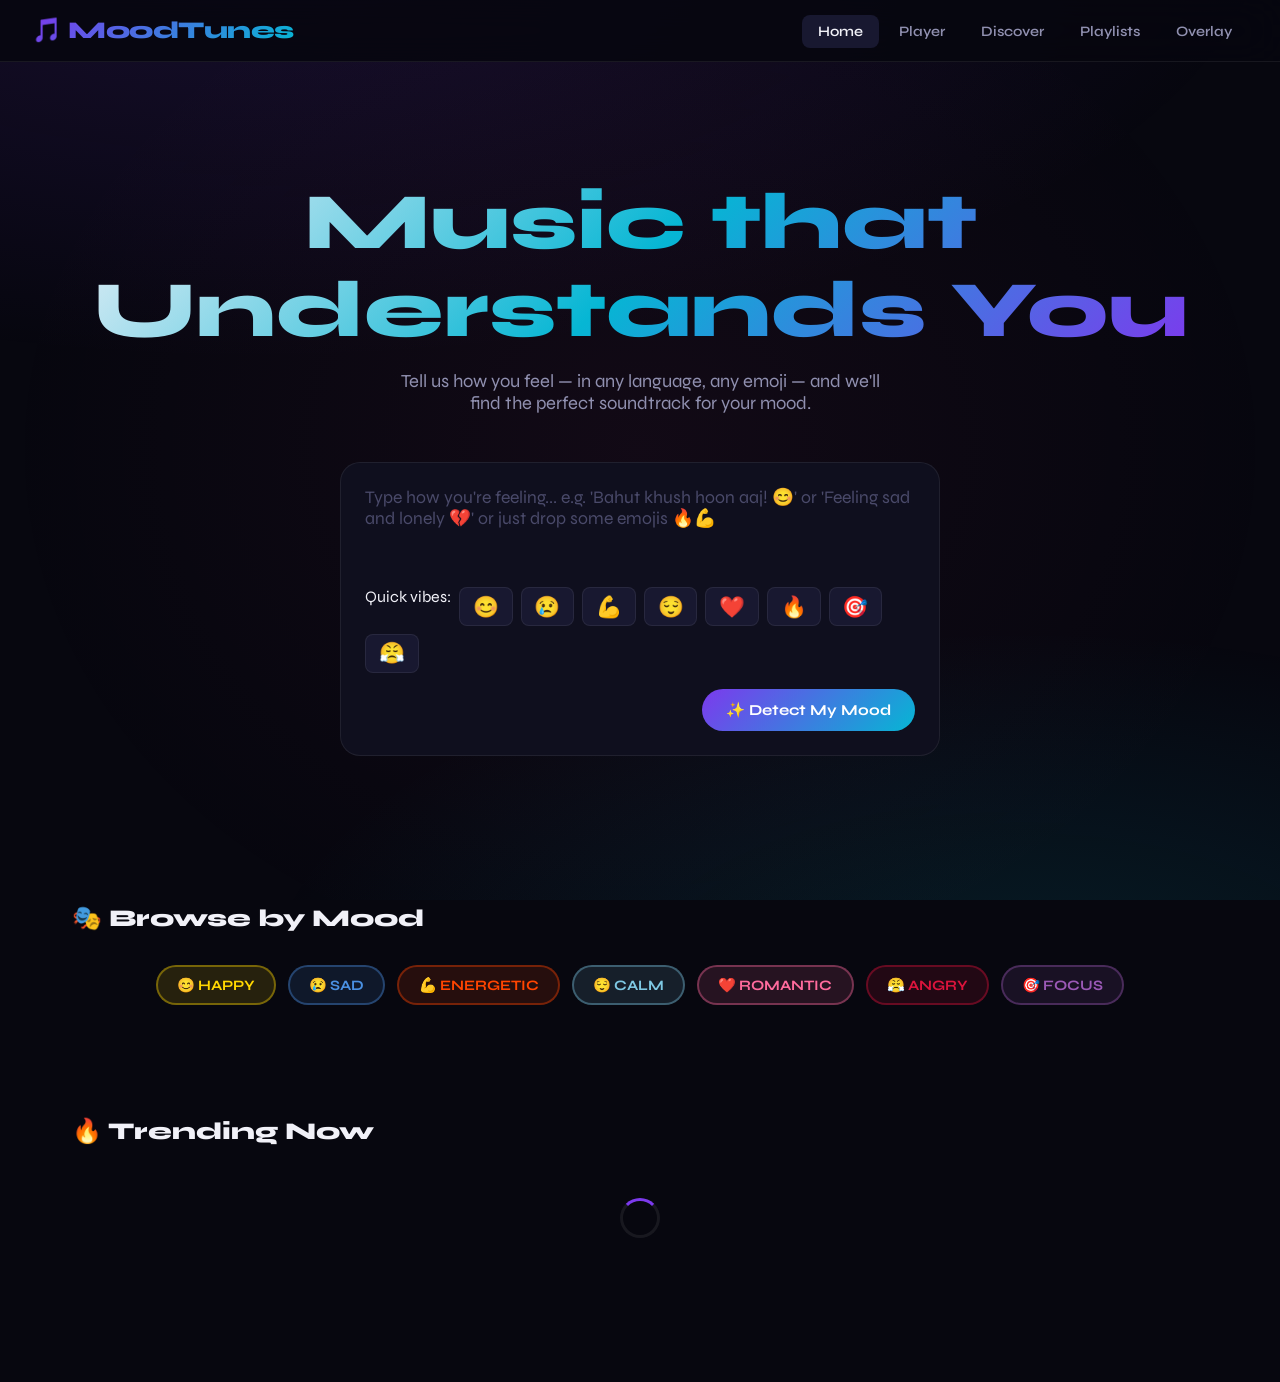
==== Frontend/index.html @ 9e2f243b "Add files via upload" ====
<!DOCTYPE html>
<html lang="en">
<head>
  <meta charset="UTF-8">
  <meta name="viewport" content="width=device-width, initial-scale=1.0">
  <title>MoodTunes — Feel the Music</title>
  <link rel="stylesheet" href="css/style.css">
  <link rel="preconnect" href="https://fonts.googleapis.com">
  <style>
    .hero {
      min-height: 90vh;
      display: flex; flex-direction: column;
      align-items: center; justify-content: center;
      text-align: center; padding: 2rem;
      position: relative; z-index: 1;
    }

    .hero-title {
      font-size: clamp(2.5rem, 7vw, 5rem);
      font-weight: 800;
      line-height: 1.1;
      background: linear-gradient(135deg, var(--text-primary) 0%, var(--accent-cyan) 50%, var(--accent-purple) 100%);
      -webkit-background-clip: text;
      -webkit-text-fill-color: transparent;
      background-clip: text;
      margin-bottom: 1rem;
    }

    .hero-sub {
      color: var(--text-secondary);
      font-size: 1.15rem;
      margin-bottom: 3rem;
      max-width: 500px;
    }

    .mood-input-area {
      width: 100%; max-width: 600px;
      background: var(--bg-card);
      border: 1px solid var(--border);
      border-radius: var(--radius-lg);
      padding: 1.5rem;
      transition: var(--transition);
    }

    .mood-input-area:focus-within {
      border-color: var(--accent-purple);
      box-shadow: 0 0 0 3px rgba(124,58,237,0.15);
    }

    .mood-textarea {
      width: 100%;
      background: transparent;
      border: none;
      outline: none;
      color: var(--text-primary);
      font-family: 'Syne', sans-serif;
      font-size: 1.1rem;
      resize: none;
      min-height: 80px;
    }

    .mood-textarea::placeholder { color: var(--text-muted); }

    .emoji-row {
      display: flex; gap: 0.5rem; margin-top: 1rem;
      flex-wrap: wrap;
    }

    .emoji-btn {
      background: var(--bg-hover);
      border: 1px solid var(--border);
      border-radius: 8px;
      padding: 0.4rem 0.8rem;
      font-size: 1.3rem;
      cursor: pointer;
      transition: var(--transition);
    }

    .emoji-btn:hover {
      transform: scale(1.2);
      border-color: var(--accent-purple);
    }

    .mood-result {
      display: none;
      flex-direction: column;
      align-items: center;
      gap: 1.5rem;
      margin-top: 3rem;
      padding: 2.5rem;
      max-width: 600px;
      width: 100%;
    }

    .mood-result.visible { display: flex; }

    .section-title {
      font-size: 1.5rem;
      font-weight: 800;
      margin-bottom: 1.25rem;
      display: flex; align-items: center; gap: 0.5rem;
    }

    .mood-moods-row {
      display: flex; gap: 0.75rem; flex-wrap: wrap;
      justify-content: center; margin-top: 2rem;
    }

    .mood-chip {
      padding: 0.6rem 1.2rem;
      border-radius: 50px;
      font-weight: 700;
      font-size: 0.9rem;
      cursor: pointer;
      border: 2px solid transparent;
      transition: var(--transition);
    }

    .mood-chip:hover { transform: scale(1.05); filter: brightness(1.2); }

    main { position: relative; z-index: 1; }
    .container { max-width: 1200px; margin: 0 auto; padding: 2rem; }
  </style>
</head>
<body>
  <div class="aurora"></div>

  <!-- Navbar -->
  <nav class="navbar">
    <div class="nav-logo">🎵 MoodTunes</div>
    <ul class="nav-links">
      <li><a href="index.html">Home</a></li>
      <li><a href="player.html">Player</a></li>
      <li><a href="discover.html">Discover</a></li>
      <li><a href="playlists.html">Playlists</a></li>
      <li><a href="overlay.html">Overlay</a></li>
    </ul>
  </nav>

  <main>
    <!-- Hero Section -->
    <section class="hero">
      <h1 class="hero-title fade-up">Music that<br>Understands You</h1>
      <p class="hero-sub fade-up-delay">Tell us how you feel — in any language, any emoji — and we'll find the perfect soundtrack for your mood.</p>

      <!-- Mood Input -->
      <div class="mood-input-area fade-up-delay">
        <textarea class="mood-textarea" id="moodText"
          placeholder="Type how you're feeling... e.g. 'Bahut khush hoon aaj! 😊' or 'Feeling sad and lonely 💔' or just drop some emojis 🔥💪"></textarea>

        <div class="emoji-row">
          <span>Quick vibes:</span>
          <button class="emoji-btn" onclick="addEmoji('😊')">😊</button>
          <button class="emoji-btn" onclick="addEmoji('😢')">😢</button>
          <button class="emoji-btn" onclick="addEmoji('💪')">💪</button>
          <button class="emoji-btn" onclick="addEmoji('😌')">😌</button>
          <button class="emoji-btn" onclick="addEmoji('❤️')">❤️</button>
          <button class="emoji-btn" onclick="addEmoji('🔥')">🔥</button>
          <button class="emoji-btn" onclick="addEmoji('🎯')">🎯</button>
          <button class="emoji-btn" onclick="addEmoji('😤')">😤</button>
        </div>

        <div style="display:flex; justify-content:flex-end; margin-top:1rem;">
          <button class="btn btn-primary" onclick="handleDetect()" id="detectBtn">
            ✨ Detect My Mood
          </button>
        </div>
      </div>

      <!-- Mood Result -->
      <div class="mood-result glass" id="moodResult">
        <div class="mood-orb" id="moodOrb">❓</div>
        <div>
          <div id="moodName" style="font-size:2rem; font-weight:800; text-align:center;"></div>
          <div id="moodDesc" style="color:var(--text-secondary); text-align:center; margin-top:0.5rem;"></div>
        </div>
        <div style="display:flex; gap:1rem;">
          <button class="btn btn-primary" onclick="loadMoodSongs()">🎵 Play Songs</button>
          <button class="btn btn-ghost" onclick="goToDiscover()">🔍 Discover More</button>
        </div>
      </div>
    </section>

    <!-- Browse by Mood -->
    <section class="container">
      <div class="section-title">🎭 Browse by Mood</div>
      <div class="mood-moods-row" id="moodChips"></div>
    </section>

    <!-- Trending Songs -->
    <section class="container" style="margin-top:3rem;">
      <div class="section-title">🔥 Trending Now</div>
      <div class="songs-grid" id="trendingGrid">
        <div style="grid-column:1/-1; display:flex; justify-content:center; padding:2rem;">
          <div class="spinner"></div>
        </div>
      </div>
    </section>

    <div style="height: 80px;"></div>
  </main>

  <script src="js/app.js"></script>
  <script>
    let currentMood = null;
    let moodSongs = [];

    // Render mood chips
    const moodChipsEl = document.getElementById('moodChips');
    Object.entries(MOOD_META).forEach(([mood, meta]) => {
      const chip = document.createElement('div');
      chip.className = 'mood-chip';
      chip.style.background = meta.color + '20';
      chip.style.color = meta.color;
      chip.style.borderColor = meta.color + '60';
      chip.textContent = meta.emoji + ' ' + mood;
      chip.addEventListener('click', () => loadSongsByMood(mood));
      moodChipsEl.appendChild(chip);
    });

    // Load trending on startup
    window.addEventListener('DOMContentLoaded', async () => {
      const songs = await getTrendingSongs();
      renderGrid(songs, document.getElementById('trendingGrid'));
    });

    function renderGrid(songs, container) {
      container.innerHTML = '';
      if (!songs.length) {
        container.innerHTML = '<p style="color:var(--text-muted)">No songs found.</p>';
        return;
      }
      songs.forEach((song, i) => {
        const card = renderSongCard(song, (s) => {
          playInPlayer(s, songs);
        });
        card.style.animationDelay = `${i * 0.05}s`;
        container.appendChild(card);
      });
    }

    async function handleDetect() {
      const text = document.getElementById('moodText').value.trim();
      if (!text) { showToast('Please tell us how you feel! 🎵', 'error'); return; }

      const btn = document.getElementById('detectBtn');
      btn.textContent = '🔍 Detecting...';
      btn.disabled = true;

      const result = await detectMood(text);
      currentMood = result.mood;

      // Update orb
      const orb = document.getElementById('moodOrb');
      const meta = MOOD_META[result.mood] || MOOD_META.HAPPY;
      orb.textContent = result.moodEmoji;
      orb.style.background = meta.gradient;
      orb.style.color = result.moodColor;
      orb.style.boxShadow = `0 0 40px ${result.moodColor}60`;

      document.getElementById('moodName').textContent = result.mood;
      document.getElementById('moodName').style.color = result.moodColor;
      document.getElementById('moodDesc').textContent = result.description;

      const moodResult = document.getElementById('moodResult');
      moodResult.classList.add('visible');
      moodResult.scrollIntoView({ behavior: 'smooth', block: 'nearest' });

      btn.textContent = '✨ Detect My Mood';
      btn.disabled = false;
    }

    async function loadMoodSongs() {
      if (!currentMood) return;
      const songs = await getSongsByMood(currentMood);
      moodSongs = songs;
      if (songs.length > 0) playInPlayer(songs[0], songs);
    }

    async function loadSongsByMood(mood) {
      const songs = await getSongsByMood(mood);
      renderGrid(songs, document.getElementById('trendingGrid'));
      document.getElementById('trendingGrid').scrollIntoView({ behavior: 'smooth' });
    }

    function addEmoji(emoji) {
      document.getElementById('moodText').value += emoji;
    }

    function goToDiscover() {
      if (currentMood) localStorage.setItem('moodtunes_discover_mood', currentMood);
      window.location.href = 'discover.html';
    }
  </script>
</body>
</html>
---- Frontend/css/style.css ----
/* ─── Google Fonts ─── */
@import url('https://fonts.googleapis.com/css2?family=Syne:wght@400;600;700;800&family=Space+Mono:ital,wght@0,400;0,700;1,400&display=swap');

/* ─── CSS Variables ─── */
:root {
  --bg-base: #07070f;
  --bg-card: #0f0f1e;
  --bg-hover: #181830;
  --border: rgba(255,255,255,0.07);

  --accent-purple: #7c3aed;
  --accent-cyan: #06b6d4;
  --accent-pink: #ec4899;

  --text-primary: #f1f1f8;
  --text-secondary: #9090b0;
  --text-muted: #4a4a6a;

  --radius: 12px;
  --radius-lg: 20px;
  --transition: all 0.25s cubic-bezier(0.4, 0, 0.2, 1);

  /* Mood Colors */
  --mood-happy:     #FFD700;
  --mood-sad:       #4A90E2;
  --mood-energetic: #FF4500;
  --mood-calm:      #7EC8E3;
  --mood-romantic:  #FF6B9D;
  --mood-angry:     #DC143C;
  --mood-focus:     #9B59B6;
}

* { margin: 0; padding: 0; box-sizing: border-box; }

html { scroll-behavior: smooth; }

body {
  font-family: 'Syne', sans-serif;
  background: var(--bg-base);
  color: var(--text-primary);
  min-height: 100vh;
  overflow-x: hidden;
}

/* ─── Aurora Background ─── */
.aurora {
  position: fixed; inset: 0;
  background:
    radial-gradient(ellipse 80% 50% at 20% -10%, rgba(124,58,237,0.15), transparent),
    radial-gradient(ellipse 60% 40% at 80% 110%, rgba(6,182,212,0.12), transparent),
    radial-gradient(ellipse 50% 60% at 50% 50%, rgba(236,72,153,0.05), transparent);
  pointer-events: none;
  z-index: 0;
}

/* ─── Navbar ─── */
.navbar {
  position: sticky; top: 0; z-index: 100;
  display: flex; align-items: center; justify-content: space-between;
  padding: 1rem 2rem;
  background: rgba(7,7,15,0.85);
  backdrop-filter: blur(20px);
  border-bottom: 1px solid var(--border);
}

.nav-logo {
  font-size: 1.5rem;
  font-weight: 800;
  background: linear-gradient(135deg, var(--accent-purple), var(--accent-cyan));
  -webkit-background-clip: text;
  -webkit-text-fill-color: transparent;
  background-clip: text;
  letter-spacing: -0.5px;
}

.nav-links {
  display: flex; gap: 0.25rem;
  list-style: none;
}

.nav-links a {
  color: var(--text-secondary);
  text-decoration: none;
  padding: 0.5rem 1rem;
  border-radius: 8px;
  font-size: 0.9rem;
  font-weight: 600;
  transition: var(--transition);
}

.nav-links a:hover, .nav-links a.active {
  color: var(--text-primary);
  background: var(--bg-hover);
}

/* ─── Glass Card ─── */
.glass {
  background: rgba(15, 15, 30, 0.7);
  backdrop-filter: blur(20px);
  border: 1px solid var(--border);
  border-radius: var(--radius-lg);
}

/* ─── Buttons ─── */
.btn {
  display: inline-flex; align-items: center; gap: 0.5rem;
  padding: 0.75rem 1.5rem;
  border: none; border-radius: 50px;
  font-family: 'Syne', sans-serif;
  font-weight: 700; font-size: 0.95rem;
  cursor: pointer;
  transition: var(--transition);
}

.btn-primary {
  background: linear-gradient(135deg, var(--accent-purple), var(--accent-cyan));
  color: white;
}

.btn-primary:hover {
  transform: translateY(-2px);
  box-shadow: 0 8px 25px rgba(124,58,237,0.4);
}

.btn-ghost {
  background: transparent;
  color: var(--text-secondary);
  border: 1px solid var(--border);
}

.btn-ghost:hover {
  color: var(--text-primary);
  border-color: var(--accent-purple);
  background: rgba(124,58,237,0.1);
}

/* ─── Song Card ─── */
.song-card {
  background: var(--bg-card);
  border: 1px solid var(--border);
  border-radius: var(--radius);
  padding: 1rem;
  cursor: pointer;
  transition: var(--transition);
  position: relative;
  overflow: hidden;
}

.song-card::before {
  content: '';
  position: absolute; inset: 0;
  background: linear-gradient(135deg, rgba(124,58,237,0.05), rgba(6,182,212,0.05));
  opacity: 0;
  transition: var(--transition);
}

.song-card:hover {
  transform: translateY(-4px);
  border-color: rgba(124,58,237,0.4);
  box-shadow: 0 12px 40px rgba(124,58,237,0.15);
}

.song-card:hover::before { opacity: 1; }

.song-card img {
  width: 100%; aspect-ratio: 1;
  border-radius: 8px;
  object-fit: cover;
  margin-bottom: 0.75rem;
}

.song-card .song-title {
  font-weight: 700; font-size: 0.95rem;
  white-space: nowrap; overflow: hidden; text-overflow: ellipsis;
}

.song-card .song-artist {
  color: var(--text-secondary);
  font-size: 0.8rem;
  margin-top: 0.2rem;
}

.song-card .mood-badge {
  display: inline-block;
  font-size: 0.7rem;
  font-weight: 700;
  padding: 0.2rem 0.6rem;
  border-radius: 50px;
  margin-top: 0.5rem;
  text-transform: uppercase;
  letter-spacing: 0.5px;
}

/* ─── Mood Orb ─── */
.mood-orb {
  width: 120px; height: 120px;
  border-radius: 50%;
  display: flex; align-items: center; justify-content: center;
  font-size: 3rem;
  transition: all 0.6s cubic-bezier(0.4, 0, 0.2, 1);
  position: relative;
  animation: orbPulse 3s ease-in-out infinite;
}

@keyframes orbPulse {
  0%, 100% { box-shadow: 0 0 30px currentColor; transform: scale(1); }
  50% { box-shadow: 0 0 60px currentColor; transform: scale(1.05); }
}

/* ─── Progress Bar ─── */
.progress-bar {
  width: 100%; height: 4px;
  background: var(--bg-hover);
  border-radius: 2px;
  cursor: pointer;
  position: relative;
}

.progress-fill {
  height: 100%;
  background: linear-gradient(90deg, var(--accent-purple), var(--accent-cyan));
  border-radius: 2px;
  transition: width 0.1s linear;
  position: relative;
}

.progress-fill::after {
  content: '';
  position: absolute; right: -6px; top: -4px;
  width: 12px; height: 12px;
  background: white;
  border-radius: 50%;
  box-shadow: 0 0 8px rgba(255,255,255,0.5);
}

/* ─── Lyrics ─── */
.lyrics-container {
  font-family: 'Space Mono', monospace;
  line-height: 1.9;
  font-size: 0.9rem;
  color: var(--text-secondary);
  white-space: pre-wrap;
  overflow-y: auto;
  max-height: 400px;
  scrollbar-width: thin;
  scrollbar-color: var(--accent-purple) transparent;
}

.lyrics-line { transition: var(--transition); padding: 0.1rem 0; }
.lyrics-line.active {
  color: var(--text-primary);
  font-weight: 700;
  font-size: 1rem;
  text-shadow: 0 0 20px var(--accent-purple);
}

/* ─── Grid ─── */
.songs-grid {
  display: grid;
  grid-template-columns: repeat(auto-fill, minmax(180px, 1fr));
  gap: 1rem;
}

/* ─── Scrollbar ─── */
::-webkit-scrollbar { width: 6px; }
::-webkit-scrollbar-track { background: transparent; }
::-webkit-scrollbar-thumb {
  background: var(--accent-purple);
  border-radius: 3px;
}

/* ─── Animations ─── */
@keyframes fadeUp {
  from { opacity: 0; transform: translateY(20px); }
  to { opacity: 1; transform: translateY(0); }
}

.fade-up { animation: fadeUp 0.5s ease forwards; }
.fade-up-delay { animation: fadeUp 0.5s ease 0.2s forwards; opacity: 0; }

/* ─── Loading Spinner ─── */
.spinner {
  width: 40px; height: 40px;
  border: 3px solid var(--border);
  border-top-color: var(--accent-purple);
  border-radius: 50%;
  animation: spin 0.8s linear infinite;
}

@keyframes spin { to { transform: rotate(360deg); } }

/* ─── Now Playing Bar (bottom) ─── */
.now-playing-bar {
  position: fixed; bottom: 0; left: 0; right: 0; z-index: 99;
  background: rgba(7, 7, 15, 0.95);
  backdrop-filter: blur(30px);
  border-top: 1px solid var(--border);
  padding: 0.75rem 2rem;
  display: flex; align-items: center;
  gap: 1rem;
}

/* ─── Responsive ─── */
@media (max-width: 768px) {
  .navbar { padding: 0.75rem 1rem; }
  .songs-grid { grid-template-columns: repeat(auto-fill, minmax(140px, 1fr)); }
}
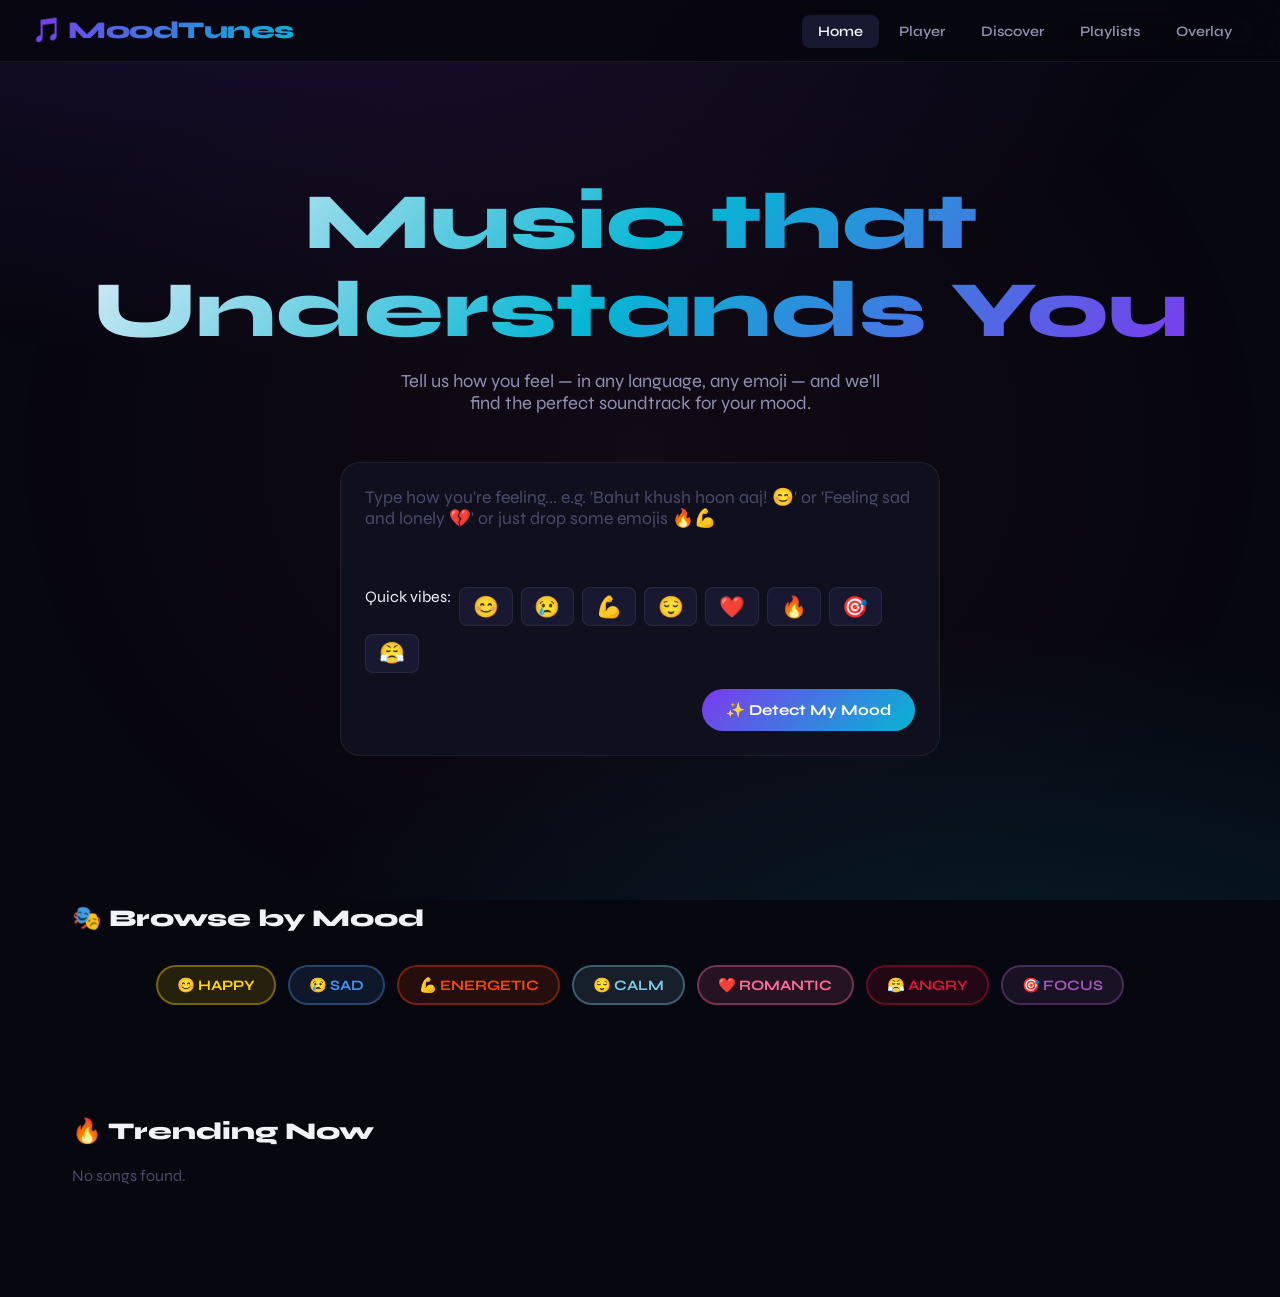
==== commit 5e666176: "Initial commit - MoodTunes" ====
--- a/Frontend/index.html
+++ b/Frontend/index.html
@@ -1,296 +1,296 @@
-<!DOCTYPE html>
-<html lang="en">
-<head>
-  <meta charset="UTF-8">
-  <meta name="viewport" content="width=device-width, initial-scale=1.0">
-  <title>MoodTunes — Feel the Music</title>
-  <link rel="stylesheet" href="css/style.css">
-  <link rel="preconnect" href="https://fonts.googleapis.com">
-  <style>
-    .hero {
-      min-height: 90vh;
-      display: flex; flex-direction: column;
-      align-items: center; justify-content: center;
-      text-align: center; padding: 2rem;
-      position: relative; z-index: 1;
-    }
-
-    .hero-title {
-      font-size: clamp(2.5rem, 7vw, 5rem);
-      font-weight: 800;
-      line-height: 1.1;
-      background: linear-gradient(135deg, var(--text-primary) 0%, var(--accent-cyan) 50%, var(--accent-purple) 100%);
-      -webkit-background-clip: text;
-      -webkit-text-fill-color: transparent;
-      background-clip: text;
-      margin-bottom: 1rem;
-    }
-
-    .hero-sub {
-      color: var(--text-secondary);
-      font-size: 1.15rem;
-      margin-bottom: 3rem;
-      max-width: 500px;
-    }
-
-    .mood-input-area {
-      width: 100%; max-width: 600px;
-      background: var(--bg-card);
-      border: 1px solid var(--border);
-      border-radius: var(--radius-lg);
-      padding: 1.5rem;
-      transition: var(--transition);
-    }
-
-    .mood-input-area:focus-within {
-      border-color: var(--accent-purple);
-      box-shadow: 0 0 0 3px rgba(124,58,237,0.15);
-    }
-
-    .mood-textarea {
-      width: 100%;
-      background: transparent;
-      border: none;
-      outline: none;
-      color: var(--text-primary);
-      font-family: 'Syne', sans-serif;
-      font-size: 1.1rem;
-      resize: none;
-      min-height: 80px;
-    }
-
-    .mood-textarea::placeholder { color: var(--text-muted); }
-
-    .emoji-row {
-      display: flex; gap: 0.5rem; margin-top: 1rem;
-      flex-wrap: wrap;
-    }
-
-    .emoji-btn {
-      background: var(--bg-hover);
-      border: 1px solid var(--border);
-      border-radius: 8px;
-      padding: 0.4rem 0.8rem;
-      font-size: 1.3rem;
-      cursor: pointer;
-      transition: var(--transition);
-    }
-
-    .emoji-btn:hover {
-      transform: scale(1.2);
-      border-color: var(--accent-purple);
-    }
-
-    .mood-result {
-      display: none;
-      flex-direction: column;
-      align-items: center;
-      gap: 1.5rem;
-      margin-top: 3rem;
-      padding: 2.5rem;
-      max-width: 600px;
-      width: 100%;
-    }
-
-    .mood-result.visible { display: flex; }
-
-    .section-title {
-      font-size: 1.5rem;
-      font-weight: 800;
-      margin-bottom: 1.25rem;
-      display: flex; align-items: center; gap: 0.5rem;
-    }
-
-    .mood-moods-row {
-      display: flex; gap: 0.75rem; flex-wrap: wrap;
-      justify-content: center; margin-top: 2rem;
-    }
-
-    .mood-chip {
-      padding: 0.6rem 1.2rem;
-      border-radius: 50px;
-      font-weight: 700;
-      font-size: 0.9rem;
-      cursor: pointer;
-      border: 2px solid transparent;
-      transition: var(--transition);
-    }
-
-    .mood-chip:hover { transform: scale(1.05); filter: brightness(1.2); }
-
-    main { position: relative; z-index: 1; }
-    .container { max-width: 1200px; margin: 0 auto; padding: 2rem; }
-  </style>
-</head>
-<body>
-  <div class="aurora"></div>
-
-  <!-- Navbar -->
-  <nav class="navbar">
-    <div class="nav-logo">🎵 MoodTunes</div>
-    <ul class="nav-links">
-      <li><a href="index.html">Home</a></li>
-      <li><a href="player.html">Player</a></li>
-      <li><a href="discover.html">Discover</a></li>
-      <li><a href="playlists.html">Playlists</a></li>
-      <li><a href="overlay.html">Overlay</a></li>
-    </ul>
-  </nav>
-
-  <main>
-    <!-- Hero Section -->
-    <section class="hero">
-      <h1 class="hero-title fade-up">Music that<br>Understands You</h1>
-      <p class="hero-sub fade-up-delay">Tell us how you feel — in any language, any emoji — and we'll find the perfect soundtrack for your mood.</p>
-
-      <!-- Mood Input -->
-      <div class="mood-input-area fade-up-delay">
-        <textarea class="mood-textarea" id="moodText"
-          placeholder="Type how you're feeling... e.g. 'Bahut khush hoon aaj! 😊' or 'Feeling sad and lonely 💔' or just drop some emojis 🔥💪"></textarea>
-
-        <div class="emoji-row">
-          <span>Quick vibes:</span>
-          <button class="emoji-btn" onclick="addEmoji('😊')">😊</button>
-          <button class="emoji-btn" onclick="addEmoji('😢')">😢</button>
-          <button class="emoji-btn" onclick="addEmoji('💪')">💪</button>
-          <button class="emoji-btn" onclick="addEmoji('😌')">😌</button>
-          <button class="emoji-btn" onclick="addEmoji('❤️')">❤️</button>
-          <button class="emoji-btn" onclick="addEmoji('🔥')">🔥</button>
-          <button class="emoji-btn" onclick="addEmoji('🎯')">🎯</button>
-          <button class="emoji-btn" onclick="addEmoji('😤')">😤</button>
-        </div>
-
-        <div style="display:flex; justify-content:flex-end; margin-top:1rem;">
-          <button class="btn btn-primary" onclick="handleDetect()" id="detectBtn">
-            ✨ Detect My Mood
-          </button>
-        </div>
-      </div>
-
-      <!-- Mood Result -->
-      <div class="mood-result glass" id="moodResult">
-        <div class="mood-orb" id="moodOrb">❓</div>
-        <div>
-          <div id="moodName" style="font-size:2rem; font-weight:800; text-align:center;"></div>
-          <div id="moodDesc" style="color:var(--text-secondary); text-align:center; margin-top:0.5rem;"></div>
-        </div>
-        <div style="display:flex; gap:1rem;">
-          <button class="btn btn-primary" onclick="loadMoodSongs()">🎵 Play Songs</button>
-          <button class="btn btn-ghost" onclick="goToDiscover()">🔍 Discover More</button>
-        </div>
-      </div>
-    </section>
-
-    <!-- Browse by Mood -->
-    <section class="container">
-      <div class="section-title">🎭 Browse by Mood</div>
-      <div class="mood-moods-row" id="moodChips"></div>
-    </section>
-
-    <!-- Trending Songs -->
-    <section class="container" style="margin-top:3rem;">
-      <div class="section-title">🔥 Trending Now</div>
-      <div class="songs-grid" id="trendingGrid">
-        <div style="grid-column:1/-1; display:flex; justify-content:center; padding:2rem;">
-          <div class="spinner"></div>
-        </div>
-      </div>
-    </section>
-
-    <div style="height: 80px;"></div>
-  </main>
-
-  <script src="js/app.js"></script>
-  <script>
-    let currentMood = null;
-    let moodSongs = [];
-
-    // Render mood chips
-    const moodChipsEl = document.getElementById('moodChips');
-    Object.entries(MOOD_META).forEach(([mood, meta]) => {
-      const chip = document.createElement('div');
-      chip.className = 'mood-chip';
-      chip.style.background = meta.color + '20';
-      chip.style.color = meta.color;
-      chip.style.borderColor = meta.color + '60';
-      chip.textContent = meta.emoji + ' ' + mood;
-      chip.addEventListener('click', () => loadSongsByMood(mood));
-      moodChipsEl.appendChild(chip);
-    });
-
-    // Load trending on startup
-    window.addEventListener('DOMContentLoaded', async () => {
-      const songs = await getTrendingSongs();
-      renderGrid(songs, document.getElementById('trendingGrid'));
-    });
-
-    function renderGrid(songs, container) {
-      container.innerHTML = '';
-      if (!songs.length) {
-        container.innerHTML = '<p style="color:var(--text-muted)">No songs found.</p>';
-        return;
-      }
-      songs.forEach((song, i) => {
-        const card = renderSongCard(song, (s) => {
-          playInPlayer(s, songs);
-        });
-        card.style.animationDelay = `${i * 0.05}s`;
-        container.appendChild(card);
-      });
-    }
-
-    async function handleDetect() {
-      const text = document.getElementById('moodText').value.trim();
-      if (!text) { showToast('Please tell us how you feel! 🎵', 'error'); return; }
-
-      const btn = document.getElementById('detectBtn');
-      btn.textContent = '🔍 Detecting...';
-      btn.disabled = true;
-
-      const result = await detectMood(text);
-      currentMood = result.mood;
-
-      // Update orb
-      const orb = document.getElementById('moodOrb');
-      const meta = MOOD_META[result.mood] || MOOD_META.HAPPY;
-      orb.textContent = result.moodEmoji;
-      orb.style.background = meta.gradient;
-      orb.style.color = result.moodColor;
-      orb.style.boxShadow = `0 0 40px ${result.moodColor}60`;
-
-      document.getElementById('moodName').textContent = result.mood;
-      document.getElementById('moodName').style.color = result.moodColor;
-      document.getElementById('moodDesc').textContent = result.description;
-
-      const moodResult = document.getElementById('moodResult');
-      moodResult.classList.add('visible');
-      moodResult.scrollIntoView({ behavior: 'smooth', block: 'nearest' });
-
-      btn.textContent = '✨ Detect My Mood';
-      btn.disabled = false;
-    }
-
-    async function loadMoodSongs() {
-      if (!currentMood) return;
-      const songs = await getSongsByMood(currentMood);
-      moodSongs = songs;
-      if (songs.length > 0) playInPlayer(songs[0], songs);
-    }
-
-    async function loadSongsByMood(mood) {
-      const songs = await getSongsByMood(mood);
-      renderGrid(songs, document.getElementById('trendingGrid'));
-      document.getElementById('trendingGrid').scrollIntoView({ behavior: 'smooth' });
-    }
-
-    function addEmoji(emoji) {
-      document.getElementById('moodText').value += emoji;
-    }
-
-    function goToDiscover() {
-      if (currentMood) localStorage.setItem('moodtunes_discover_mood', currentMood);
-      window.location.href = 'discover.html';
-    }
-  </script>
-</body>
+<!DOCTYPE html>
+<html lang="en">
+<head>
+  <meta charset="UTF-8">
+  <meta name="viewport" content="width=device-width, initial-scale=1.0">
+  <title>MoodTunes — Feel the Music</title>
+  <link rel="stylesheet" href="css/style.css">
+  <link rel="preconnect" href="https://fonts.googleapis.com">
+  <style>
+    .hero {
+      min-height: 90vh;
+      display: flex; flex-direction: column;
+      align-items: center; justify-content: center;
+      text-align: center; padding: 2rem;
+      position: relative; z-index: 1;
+    }
+
+    .hero-title {
+      font-size: clamp(2.5rem, 7vw, 5rem);
+      font-weight: 800;
+      line-height: 1.1;
+      background: linear-gradient(135deg, var(--text-primary) 0%, var(--accent-cyan) 50%, var(--accent-purple) 100%);
+      -webkit-background-clip: text;
+      -webkit-text-fill-color: transparent;
+      background-clip: text;
+      margin-bottom: 1rem;
+    }
+
+    .hero-sub {
+      color: var(--text-secondary);
+      font-size: 1.15rem;
+      margin-bottom: 3rem;
+      max-width: 500px;
+    }
+
+    .mood-input-area {
+      width: 100%; max-width: 600px;
+      background: var(--bg-card);
+      border: 1px solid var(--border);
+      border-radius: var(--radius-lg);
+      padding: 1.5rem;
+      transition: var(--transition);
+    }
+
+    .mood-input-area:focus-within {
+      border-color: var(--accent-purple);
+      box-shadow: 0 0 0 3px rgba(124,58,237,0.15);
+    }
+
+    .mood-textarea {
+      width: 100%;
+      background: transparent;
+      border: none;
+      outline: none;
+      color: var(--text-primary);
+      font-family: 'Syne', sans-serif;
+      font-size: 1.1rem;
+      resize: none;
+      min-height: 80px;
+    }
+
+    .mood-textarea::placeholder { color: var(--text-muted); }
+
+    .emoji-row {
+      display: flex; gap: 0.5rem; margin-top: 1rem;
+      flex-wrap: wrap;
+    }
+
+    .emoji-btn {
+      background: var(--bg-hover);
+      border: 1px solid var(--border);
+      border-radius: 8px;
+      padding: 0.4rem 0.8rem;
+      font-size: 1.3rem;
+      cursor: pointer;
+      transition: var(--transition);
+    }
+
+    .emoji-btn:hover {
+      transform: scale(1.2);
+      border-color: var(--accent-purple);
+    }
+
+    .mood-result {
+      display: none;
+      flex-direction: column;
+      align-items: center;
+      gap: 1.5rem;
+      margin-top: 3rem;
+      padding: 2.5rem;
+      max-width: 600px;
+      width: 100%;
+    }
+
+    .mood-result.visible { display: flex; }
+
+    .section-title {
+      font-size: 1.5rem;
+      font-weight: 800;
+      margin-bottom: 1.25rem;
+      display: flex; align-items: center; gap: 0.5rem;
+    }
+
+    .mood-moods-row {
+      display: flex; gap: 0.75rem; flex-wrap: wrap;
+      justify-content: center; margin-top: 2rem;
+    }
+
+    .mood-chip {
+      padding: 0.6rem 1.2rem;
+      border-radius: 50px;
+      font-weight: 700;
+      font-size: 0.9rem;
+      cursor: pointer;
+      border: 2px solid transparent;
+      transition: var(--transition);
+    }
+
+    .mood-chip:hover { transform: scale(1.05); filter: brightness(1.2); }
+
+    main { position: relative; z-index: 1; }
+    .container { max-width: 1200px; margin: 0 auto; padding: 2rem; }
+  </style>
+</head>
+<body>
+  <div class="aurora"></div>
+
+  <!-- Navbar -->
+  <nav class="navbar">
+    <div class="nav-logo">🎵 MoodTunes</div>
+    <ul class="nav-links">
+      <li><a href="index.html">Home</a></li>
+      <li><a href="player.html">Player</a></li>
+      <li><a href="discover.html">Discover</a></li>
+      <li><a href="playlists.html">Playlists</a></li>
+      <li><a href="overlay.html">Overlay</a></li>
+    </ul>
+  </nav>
+
+  <main>
+    <!-- Hero Section -->
+    <section class="hero">
+      <h1 class="hero-title fade-up">Music that<br>Understands You</h1>
+      <p class="hero-sub fade-up-delay">Tell us how you feel — in any language, any emoji — and we'll find the perfect soundtrack for your mood.</p>
+
+      <!-- Mood Input -->
+      <div class="mood-input-area fade-up-delay">
+        <textarea class="mood-textarea" id="moodText"
+          placeholder="Type how you're feeling... e.g. 'Bahut khush hoon aaj! 😊' or 'Feeling sad and lonely 💔' or just drop some emojis 🔥💪"></textarea>
+
+        <div class="emoji-row">
+          <span>Quick vibes:</span>
+          <button class="emoji-btn" onclick="addEmoji('😊')">😊</button>
+          <button class="emoji-btn" onclick="addEmoji('😢')">😢</button>
+          <button class="emoji-btn" onclick="addEmoji('💪')">💪</button>
+          <button class="emoji-btn" onclick="addEmoji('😌')">😌</button>
+          <button class="emoji-btn" onclick="addEmoji('❤️')">❤️</button>
+          <button class="emoji-btn" onclick="addEmoji('🔥')">🔥</button>
+          <button class="emoji-btn" onclick="addEmoji('🎯')">🎯</button>
+          <button class="emoji-btn" onclick="addEmoji('😤')">😤</button>
+        </div>
+
+        <div style="display:flex; justify-content:flex-end; margin-top:1rem;">
+          <button class="btn btn-primary" onclick="handleDetect()" id="detectBtn">
+            ✨ Detect My Mood
+          </button>
+        </div>
+      </div>
+
+      <!-- Mood Result -->
+      <div class="mood-result glass" id="moodResult">
+        <div class="mood-orb" id="moodOrb">❓</div>
+        <div>
+          <div id="moodName" style="font-size:2rem; font-weight:800; text-align:center;"></div>
+          <div id="moodDesc" style="color:var(--text-secondary); text-align:center; margin-top:0.5rem;"></div>
+        </div>
+        <div style="display:flex; gap:1rem;">
+          <button class="btn btn-primary" onclick="loadMoodSongs()">🎵 Play Songs</button>
+          <button class="btn btn-ghost" onclick="goToDiscover()">🔍 Discover More</button>
+        </div>
+      </div>
+    </section>
+
+    <!-- Browse by Mood -->
+    <section class="container">
+      <div class="section-title">🎭 Browse by Mood</div>
+      <div class="mood-moods-row" id="moodChips"></div>
+    </section>
+
+    <!-- Trending Songs -->
+    <section class="container" style="margin-top:3rem;">
+      <div class="section-title">🔥 Trending Now</div>
+      <div class="songs-grid" id="trendingGrid">
+        <div style="grid-column:1/-1; display:flex; justify-content:center; padding:2rem;">
+          <div class="spinner"></div>
+        </div>
+      </div>
+    </section>
+
+    <div style="height: 80px;"></div>
+  </main>
+
+  <script src="js/app.js"></script>
+  <script>
+    let currentMood = null;
+    let moodSongs = [];
+
+    // Render mood chips
+    const moodChipsEl = document.getElementById('moodChips');
+    Object.entries(MOOD_META).forEach(([mood, meta]) => {
+      const chip = document.createElement('div');
+      chip.className = 'mood-chip';
+      chip.style.background = meta.color + '20';
+      chip.style.color = meta.color;
+      chip.style.borderColor = meta.color + '60';
+      chip.textContent = meta.emoji + ' ' + mood;
+      chip.addEventListener('click', () => loadSongsByMood(mood));
+      moodChipsEl.appendChild(chip);
+    });
+
+    // Load trending on startup
+    window.addEventListener('DOMContentLoaded', async () => {
+      const songs = await getTrendingSongs();
+      renderGrid(songs, document.getElementById('trendingGrid'));
+    });
+
+    function renderGrid(songs, container) {
+      container.innerHTML = '';
+      if (!songs.length) {
+        container.innerHTML = '<p style="color:var(--text-muted)">No songs found.</p>';
+        return;
+      }
+      songs.forEach((song, i) => {
+        const card = renderSongCard(song, (s) => {
+          playInPlayer(s, songs);
+        });
+        card.style.animationDelay = `${i * 0.05}s`;
+        container.appendChild(card);
+      });
+    }
+
+    async function handleDetect() {
+      const text = document.getElementById('moodText').value.trim();
+      if (!text) { showToast('Please tell us how you feel! 🎵', 'error'); return; }
+
+      const btn = document.getElementById('detectBtn');
+      btn.textContent = '🔍 Detecting...';
+      btn.disabled = true;
+
+      const result = await detectMood(text);
+      currentMood = result.mood;
+
+      // Update orb
+      const orb = document.getElementById('moodOrb');
+      const meta = MOOD_META[result.mood] || MOOD_META.HAPPY;
+      orb.textContent = result.moodEmoji;
+      orb.style.background = meta.gradient;
+      orb.style.color = result.moodColor;
+      orb.style.boxShadow = `0 0 40px ${result.moodColor}60`;
+
+      document.getElementById('moodName').textContent = result.mood;
+      document.getElementById('moodName').style.color = result.moodColor;
+      document.getElementById('moodDesc').textContent = result.description;
+
+      const moodResult = document.getElementById('moodResult');
+      moodResult.classList.add('visible');
+      moodResult.scrollIntoView({ behavior: 'smooth', block: 'nearest' });
+
+      btn.textContent = '✨ Detect My Mood';
+      btn.disabled = false;
+    }
+
+    async function loadMoodSongs() {
+      if (!currentMood) return;
+      const songs = await getSongsByMood(currentMood);
+      moodSongs = songs;
+      if (songs.length > 0) playInPlayer(songs[0], songs);
+    }
+
+    async function loadSongsByMood(mood) {
+      const songs = await getSongsByMood(mood);
+      renderGrid(songs, document.getElementById('trendingGrid'));
+      document.getElementById('trendingGrid').scrollIntoView({ behavior: 'smooth' });
+    }
+
+    function addEmoji(emoji) {
+      document.getElementById('moodText').value += emoji;
+    }
+
+    function goToDiscover() {
+      if (currentMood) localStorage.setItem('moodtunes_discover_mood', currentMood);
+      window.location.href = 'discover.html';
+    }
+  </script>
+</body>
 </html>
--- a/Frontend/css/style.css
+++ b/Frontend/css/style.css
@@ -1,307 +1,307 @@
-/* ─── Google Fonts ─── */
-@import url('https://fonts.googleapis.com/css2?family=Syne:wght@400;600;700;800&family=Space+Mono:ital,wght@0,400;0,700;1,400&display=swap');
-
-/* ─── CSS Variables ─── */
-:root {
-  --bg-base: #07070f;
-  --bg-card: #0f0f1e;
-  --bg-hover: #181830;
-  --border: rgba(255,255,255,0.07);
-
-  --accent-purple: #7c3aed;
-  --accent-cyan: #06b6d4;
-  --accent-pink: #ec4899;
-
-  --text-primary: #f1f1f8;
-  --text-secondary: #9090b0;
-  --text-muted: #4a4a6a;
-
-  --radius: 12px;
-  --radius-lg: 20px;
-  --transition: all 0.25s cubic-bezier(0.4, 0, 0.2, 1);
-
-  /* Mood Colors */
-  --mood-happy:     #FFD700;
-  --mood-sad:       #4A90E2;
-  --mood-energetic: #FF4500;
-  --mood-calm:      #7EC8E3;
-  --mood-romantic:  #FF6B9D;
-  --mood-angry:     #DC143C;
-  --mood-focus:     #9B59B6;
-}
-
-* { margin: 0; padding: 0; box-sizing: border-box; }
-
-html { scroll-behavior: smooth; }
-
-body {
-  font-family: 'Syne', sans-serif;
-  background: var(--bg-base);
-  color: var(--text-primary);
-  min-height: 100vh;
-  overflow-x: hidden;
-}
-
-/* ─── Aurora Background ─── */
-.aurora {
-  position: fixed; inset: 0;
-  background:
-    radial-gradient(ellipse 80% 50% at 20% -10%, rgba(124,58,237,0.15), transparent),
-    radial-gradient(ellipse 60% 40% at 80% 110%, rgba(6,182,212,0.12), transparent),
-    radial-gradient(ellipse 50% 60% at 50% 50%, rgba(236,72,153,0.05), transparent);
-  pointer-events: none;
-  z-index: 0;
-}
-
-/* ─── Navbar ─── */
-.navbar {
-  position: sticky; top: 0; z-index: 100;
-  display: flex; align-items: center; justify-content: space-between;
-  padding: 1rem 2rem;
-  background: rgba(7,7,15,0.85);
-  backdrop-filter: blur(20px);
-  border-bottom: 1px solid var(--border);
-}
-
-.nav-logo {
-  font-size: 1.5rem;
-  font-weight: 800;
-  background: linear-gradient(135deg, var(--accent-purple), var(--accent-cyan));
-  -webkit-background-clip: text;
-  -webkit-text-fill-color: transparent;
-  background-clip: text;
-  letter-spacing: -0.5px;
-}
-
-.nav-links {
-  display: flex; gap: 0.25rem;
-  list-style: none;
-}
-
-.nav-links a {
-  color: var(--text-secondary);
-  text-decoration: none;
-  padding: 0.5rem 1rem;
-  border-radius: 8px;
-  font-size: 0.9rem;
-  font-weight: 600;
-  transition: var(--transition);
-}
-
-.nav-links a:hover, .nav-links a.active {
-  color: var(--text-primary);
-  background: var(--bg-hover);
-}
-
-/* ─── Glass Card ─── */
-.glass {
-  background: rgba(15, 15, 30, 0.7);
-  backdrop-filter: blur(20px);
-  border: 1px solid var(--border);
-  border-radius: var(--radius-lg);
-}
-
-/* ─── Buttons ─── */
-.btn {
-  display: inline-flex; align-items: center; gap: 0.5rem;
-  padding: 0.75rem 1.5rem;
-  border: none; border-radius: 50px;
-  font-family: 'Syne', sans-serif;
-  font-weight: 700; font-size: 0.95rem;
-  cursor: pointer;
-  transition: var(--transition);
-}
-
-.btn-primary {
-  background: linear-gradient(135deg, var(--accent-purple), var(--accent-cyan));
-  color: white;
-}
-
-.btn-primary:hover {
-  transform: translateY(-2px);
-  box-shadow: 0 8px 25px rgba(124,58,237,0.4);
-}
-
-.btn-ghost {
-  background: transparent;
-  color: var(--text-secondary);
-  border: 1px solid var(--border);
-}
-
-.btn-ghost:hover {
-  color: var(--text-primary);
-  border-color: var(--accent-purple);
-  background: rgba(124,58,237,0.1);
-}
-
-/* ─── Song Card ─── */
-.song-card {
-  background: var(--bg-card);
-  border: 1px solid var(--border);
-  border-radius: var(--radius);
-  padding: 1rem;
-  cursor: pointer;
-  transition: var(--transition);
-  position: relative;
-  overflow: hidden;
-}
-
-.song-card::before {
-  content: '';
-  position: absolute; inset: 0;
-  background: linear-gradient(135deg, rgba(124,58,237,0.05), rgba(6,182,212,0.05));
-  opacity: 0;
-  transition: var(--transition);
-}
-
-.song-card:hover {
-  transform: translateY(-4px);
-  border-color: rgba(124,58,237,0.4);
-  box-shadow: 0 12px 40px rgba(124,58,237,0.15);
-}
-
-.song-card:hover::before { opacity: 1; }
-
-.song-card img {
-  width: 100%; aspect-ratio: 1;
-  border-radius: 8px;
-  object-fit: cover;
-  margin-bottom: 0.75rem;
-}
-
-.song-card .song-title {
-  font-weight: 700; font-size: 0.95rem;
-  white-space: nowrap; overflow: hidden; text-overflow: ellipsis;
-}
-
-.song-card .song-artist {
-  color: var(--text-secondary);
-  font-size: 0.8rem;
-  margin-top: 0.2rem;
-}
-
-.song-card .mood-badge {
-  display: inline-block;
-  font-size: 0.7rem;
-  font-weight: 700;
-  padding: 0.2rem 0.6rem;
-  border-radius: 50px;
-  margin-top: 0.5rem;
-  text-transform: uppercase;
-  letter-spacing: 0.5px;
-}
-
-/* ─── Mood Orb ─── */
-.mood-orb {
-  width: 120px; height: 120px;
-  border-radius: 50%;
-  display: flex; align-items: center; justify-content: center;
-  font-size: 3rem;
-  transition: all 0.6s cubic-bezier(0.4, 0, 0.2, 1);
-  position: relative;
-  animation: orbPulse 3s ease-in-out infinite;
-}
-
-@keyframes orbPulse {
-  0%, 100% { box-shadow: 0 0 30px currentColor; transform: scale(1); }
-  50% { box-shadow: 0 0 60px currentColor; transform: scale(1.05); }
-}
-
-/* ─── Progress Bar ─── */
-.progress-bar {
-  width: 100%; height: 4px;
-  background: var(--bg-hover);
-  border-radius: 2px;
-  cursor: pointer;
-  position: relative;
-}
-
-.progress-fill {
-  height: 100%;
-  background: linear-gradient(90deg, var(--accent-purple), var(--accent-cyan));
-  border-radius: 2px;
-  transition: width 0.1s linear;
-  position: relative;
-}
-
-.progress-fill::after {
-  content: '';
-  position: absolute; right: -6px; top: -4px;
-  width: 12px; height: 12px;
-  background: white;
-  border-radius: 50%;
-  box-shadow: 0 0 8px rgba(255,255,255,0.5);
-}
-
-/* ─── Lyrics ─── */
-.lyrics-container {
-  font-family: 'Space Mono', monospace;
-  line-height: 1.9;
-  font-size: 0.9rem;
-  color: var(--text-secondary);
-  white-space: pre-wrap;
-  overflow-y: auto;
-  max-height: 400px;
-  scrollbar-width: thin;
-  scrollbar-color: var(--accent-purple) transparent;
-}
-
-.lyrics-line { transition: var(--transition); padding: 0.1rem 0; }
-.lyrics-line.active {
-  color: var(--text-primary);
-  font-weight: 700;
-  font-size: 1rem;
-  text-shadow: 0 0 20px var(--accent-purple);
-}
-
-/* ─── Grid ─── */
-.songs-grid {
-  display: grid;
-  grid-template-columns: repeat(auto-fill, minmax(180px, 1fr));
-  gap: 1rem;
-}
-
-/* ─── Scrollbar ─── */
-::-webkit-scrollbar { width: 6px; }
-::-webkit-scrollbar-track { background: transparent; }
-::-webkit-scrollbar-thumb {
-  background: var(--accent-purple);
-  border-radius: 3px;
-}
-
-/* ─── Animations ─── */
-@keyframes fadeUp {
-  from { opacity: 0; transform: translateY(20px); }
-  to { opacity: 1; transform: translateY(0); }
-}
-
-.fade-up { animation: fadeUp 0.5s ease forwards; }
-.fade-up-delay { animation: fadeUp 0.5s ease 0.2s forwards; opacity: 0; }
-
-/* ─── Loading Spinner ─── */
-.spinner {
-  width: 40px; height: 40px;
-  border: 3px solid var(--border);
-  border-top-color: var(--accent-purple);
-  border-radius: 50%;
-  animation: spin 0.8s linear infinite;
-}
-
-@keyframes spin { to { transform: rotate(360deg); } }
-
-/* ─── Now Playing Bar (bottom) ─── */
-.now-playing-bar {
-  position: fixed; bottom: 0; left: 0; right: 0; z-index: 99;
-  background: rgba(7, 7, 15, 0.95);
-  backdrop-filter: blur(30px);
-  border-top: 1px solid var(--border);
-  padding: 0.75rem 2rem;
-  display: flex; align-items: center;
-  gap: 1rem;
-}
-
-/* ─── Responsive ─── */
-@media (max-width: 768px) {
-  .navbar { padding: 0.75rem 1rem; }
-  .songs-grid { grid-template-columns: repeat(auto-fill, minmax(140px, 1fr)); }
+/* ─── Google Fonts ─── */
+@import url('https://fonts.googleapis.com/css2?family=Syne:wght@400;600;700;800&family=Space+Mono:ital,wght@0,400;0,700;1,400&display=swap');
+
+/* ─── CSS Variables ─── */
+:root {
+  --bg-base: #07070f;
+  --bg-card: #0f0f1e;
+  --bg-hover: #181830;
+  --border: rgba(255,255,255,0.07);
+
+  --accent-purple: #7c3aed;
+  --accent-cyan: #06b6d4;
+  --accent-pink: #ec4899;
+
+  --text-primary: #f1f1f8;
+  --text-secondary: #9090b0;
+  --text-muted: #4a4a6a;
+
+  --radius: 12px;
+  --radius-lg: 20px;
+  --transition: all 0.25s cubic-bezier(0.4, 0, 0.2, 1);
+
+  /* Mood Colors */
+  --mood-happy:     #FFD700;
+  --mood-sad:       #4A90E2;
+  --mood-energetic: #FF4500;
+  --mood-calm:      #7EC8E3;
+  --mood-romantic:  #FF6B9D;
+  --mood-angry:     #DC143C;
+  --mood-focus:     #9B59B6;
+}
+
+* { margin: 0; padding: 0; box-sizing: border-box; }
+
+html { scroll-behavior: smooth; }
+
+body {
+  font-family: 'Syne', sans-serif;
+  background: var(--bg-base);
+  color: var(--text-primary);
+  min-height: 100vh;
+  overflow-x: hidden;
+}
+
+/* ─── Aurora Background ─── */
+.aurora {
+  position: fixed; inset: 0;
+  background:
+    radial-gradient(ellipse 80% 50% at 20% -10%, rgba(124,58,237,0.15), transparent),
+    radial-gradient(ellipse 60% 40% at 80% 110%, rgba(6,182,212,0.12), transparent),
+    radial-gradient(ellipse 50% 60% at 50% 50%, rgba(236,72,153,0.05), transparent);
+  pointer-events: none;
+  z-index: 0;
+}
+
+/* ─── Navbar ─── */
+.navbar {
+  position: sticky; top: 0; z-index: 100;
+  display: flex; align-items: center; justify-content: space-between;
+  padding: 1rem 2rem;
+  background: rgba(7,7,15,0.85);
+  backdrop-filter: blur(20px);
+  border-bottom: 1px solid var(--border);
+}
+
+.nav-logo {
+  font-size: 1.5rem;
+  font-weight: 800;
+  background: linear-gradient(135deg, var(--accent-purple), var(--accent-cyan));
+  -webkit-background-clip: text;
+  -webkit-text-fill-color: transparent;
+  background-clip: text;
+  letter-spacing: -0.5px;
+}
+
+.nav-links {
+  display: flex; gap: 0.25rem;
+  list-style: none;
+}
+
+.nav-links a {
+  color: var(--text-secondary);
+  text-decoration: none;
+  padding: 0.5rem 1rem;
+  border-radius: 8px;
+  font-size: 0.9rem;
+  font-weight: 600;
+  transition: var(--transition);
+}
+
+.nav-links a:hover, .nav-links a.active {
+  color: var(--text-primary);
+  background: var(--bg-hover);
+}
+
+/* ─── Glass Card ─── */
+.glass {
+  background: rgba(15, 15, 30, 0.7);
+  backdrop-filter: blur(20px);
+  border: 1px solid var(--border);
+  border-radius: var(--radius-lg);
+}
+
+/* ─── Buttons ─── */
+.btn {
+  display: inline-flex; align-items: center; gap: 0.5rem;
+  padding: 0.75rem 1.5rem;
+  border: none; border-radius: 50px;
+  font-family: 'Syne', sans-serif;
+  font-weight: 700; font-size: 0.95rem;
+  cursor: pointer;
+  transition: var(--transition);
+}
+
+.btn-primary {
+  background: linear-gradient(135deg, var(--accent-purple), var(--accent-cyan));
+  color: white;
+}
+
+.btn-primary:hover {
+  transform: translateY(-2px);
+  box-shadow: 0 8px 25px rgba(124,58,237,0.4);
+}
+
+.btn-ghost {
+  background: transparent;
+  color: var(--text-secondary);
+  border: 1px solid var(--border);
+}
+
+.btn-ghost:hover {
+  color: var(--text-primary);
+  border-color: var(--accent-purple);
+  background: rgba(124,58,237,0.1);
+}
+
+/* ─── Song Card ─── */
+.song-card {
+  background: var(--bg-card);
+  border: 1px solid var(--border);
+  border-radius: var(--radius);
+  padding: 1rem;
+  cursor: pointer;
+  transition: var(--transition);
+  position: relative;
+  overflow: hidden;
+}
+
+.song-card::before {
+  content: '';
+  position: absolute; inset: 0;
+  background: linear-gradient(135deg, rgba(124,58,237,0.05), rgba(6,182,212,0.05));
+  opacity: 0;
+  transition: var(--transition);
+}
+
+.song-card:hover {
+  transform: translateY(-4px);
+  border-color: rgba(124,58,237,0.4);
+  box-shadow: 0 12px 40px rgba(124,58,237,0.15);
+}
+
+.song-card:hover::before { opacity: 1; }
+
+.song-card img {
+  width: 100%; aspect-ratio: 1;
+  border-radius: 8px;
+  object-fit: cover;
+  margin-bottom: 0.75rem;
+}
+
+.song-card .song-title {
+  font-weight: 700; font-size: 0.95rem;
+  white-space: nowrap; overflow: hidden; text-overflow: ellipsis;
+}
+
+.song-card .song-artist {
+  color: var(--text-secondary);
+  font-size: 0.8rem;
+  margin-top: 0.2rem;
+}
+
+.song-card .mood-badge {
+  display: inline-block;
+  font-size: 0.7rem;
+  font-weight: 700;
+  padding: 0.2rem 0.6rem;
+  border-radius: 50px;
+  margin-top: 0.5rem;
+  text-transform: uppercase;
+  letter-spacing: 0.5px;
+}
+
+/* ─── Mood Orb ─── */
+.mood-orb {
+  width: 120px; height: 120px;
+  border-radius: 50%;
+  display: flex; align-items: center; justify-content: center;
+  font-size: 3rem;
+  transition: all 0.6s cubic-bezier(0.4, 0, 0.2, 1);
+  position: relative;
+  animation: orbPulse 3s ease-in-out infinite;
+}
+
+@keyframes orbPulse {
+  0%, 100% { box-shadow: 0 0 30px currentColor; transform: scale(1); }
+  50% { box-shadow: 0 0 60px currentColor; transform: scale(1.05); }
+}
+
+/* ─── Progress Bar ─── */
+.progress-bar {
+  width: 100%; height: 4px;
+  background: var(--bg-hover);
+  border-radius: 2px;
+  cursor: pointer;
+  position: relative;
+}
+
+.progress-fill {
+  height: 100%;
+  background: linear-gradient(90deg, var(--accent-purple), var(--accent-cyan));
+  border-radius: 2px;
+  transition: width 0.1s linear;
+  position: relative;
+}
+
+.progress-fill::after {
+  content: '';
+  position: absolute; right: -6px; top: -4px;
+  width: 12px; height: 12px;
+  background: white;
+  border-radius: 50%;
+  box-shadow: 0 0 8px rgba(255,255,255,0.5);
+}
+
+/* ─── Lyrics ─── */
+.lyrics-container {
+  font-family: 'Space Mono', monospace;
+  line-height: 1.9;
+  font-size: 0.9rem;
+  color: var(--text-secondary);
+  white-space: pre-wrap;
+  overflow-y: auto;
+  max-height: 400px;
+  scrollbar-width: thin;
+  scrollbar-color: var(--accent-purple) transparent;
+}
+
+.lyrics-line { transition: var(--transition); padding: 0.1rem 0; }
+.lyrics-line.active {
+  color: var(--text-primary);
+  font-weight: 700;
+  font-size: 1rem;
+  text-shadow: 0 0 20px var(--accent-purple);
+}
+
+/* ─── Grid ─── */
+.songs-grid {
+  display: grid;
+  grid-template-columns: repeat(auto-fill, minmax(180px, 1fr));
+  gap: 1rem;
+}
+
+/* ─── Scrollbar ─── */
+::-webkit-scrollbar { width: 6px; }
+::-webkit-scrollbar-track { background: transparent; }
+::-webkit-scrollbar-thumb {
+  background: var(--accent-purple);
+  border-radius: 3px;
+}
+
+/* ─── Animations ─── */
+@keyframes fadeUp {
+  from { opacity: 0; transform: translateY(20px); }
+  to { opacity: 1; transform: translateY(0); }
+}
+
+.fade-up { animation: fadeUp 0.5s ease forwards; }
+.fade-up-delay { animation: fadeUp 0.5s ease 0.2s forwards; opacity: 0; }
+
+/* ─── Loading Spinner ─── */
+.spinner {
+  width: 40px; height: 40px;
+  border: 3px solid var(--border);
+  border-top-color: var(--accent-purple);
+  border-radius: 50%;
+  animation: spin 0.8s linear infinite;
+}
+
+@keyframes spin { to { transform: rotate(360deg); } }
+
+/* ─── Now Playing Bar (bottom) ─── */
+.now-playing-bar {
+  position: fixed; bottom: 0; left: 0; right: 0; z-index: 99;
+  background: rgba(7, 7, 15, 0.95);
+  backdrop-filter: blur(30px);
+  border-top: 1px solid var(--border);
+  padding: 0.75rem 2rem;
+  display: flex; align-items: center;
+  gap: 1rem;
+}
+
+/* ─── Responsive ─── */
+@media (max-width: 768px) {
+  .navbar { padding: 0.75rem 1rem; }
+  .songs-grid { grid-template-columns: repeat(auto-fill, minmax(140px, 1fr)); }
 }
